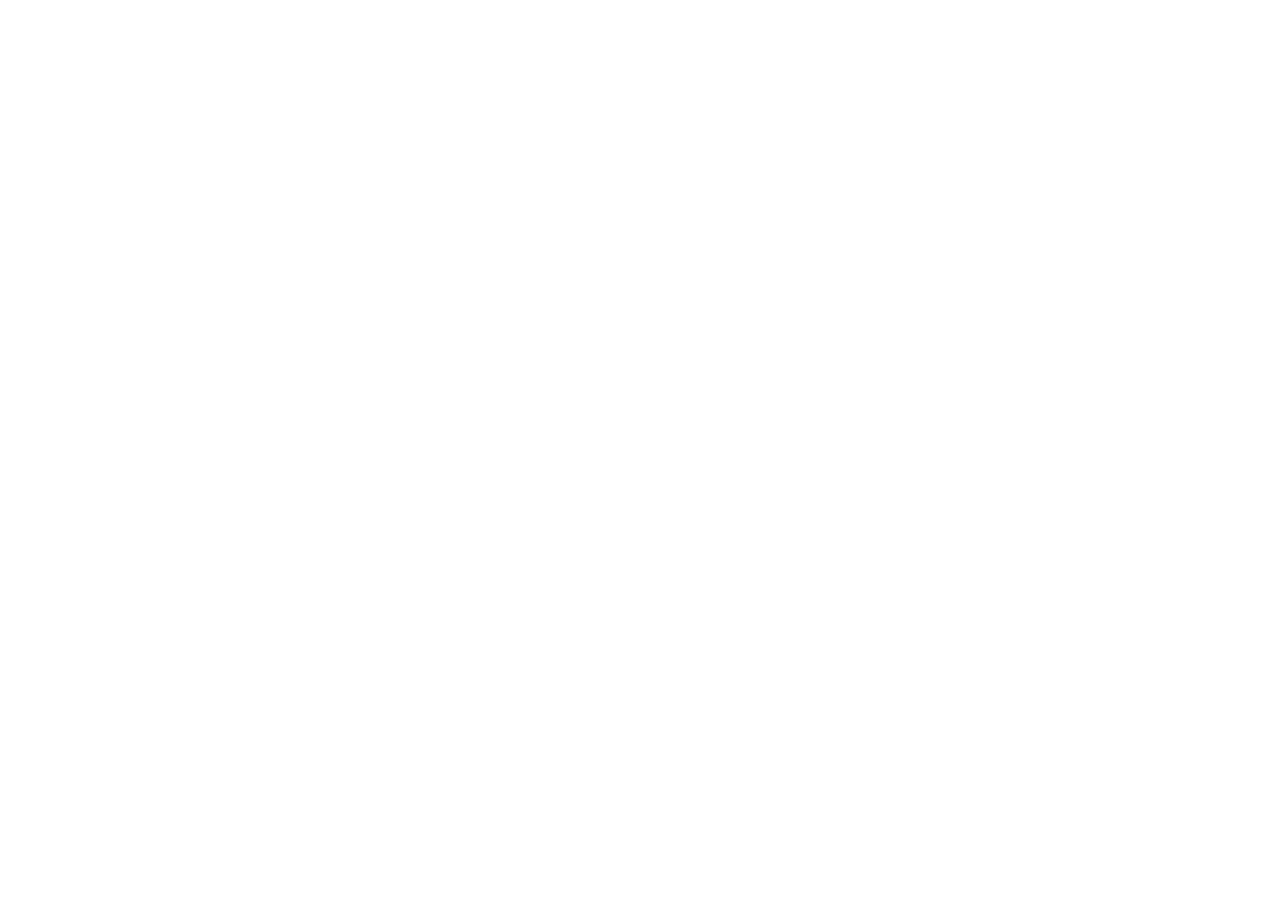
==== artist.html @ 4db5ba8d "pages" ====
<!DOCTYPE html>
<html lang="en">
<head>
    <meta charset="UTF-8">
    <meta name="viewport" content="width=device-width, initial-scale=1.0">
    <link rel="stylesheet" href="styles.css">
    <title>Title Page</title>
</head>
<body>
    
</body>
</html>
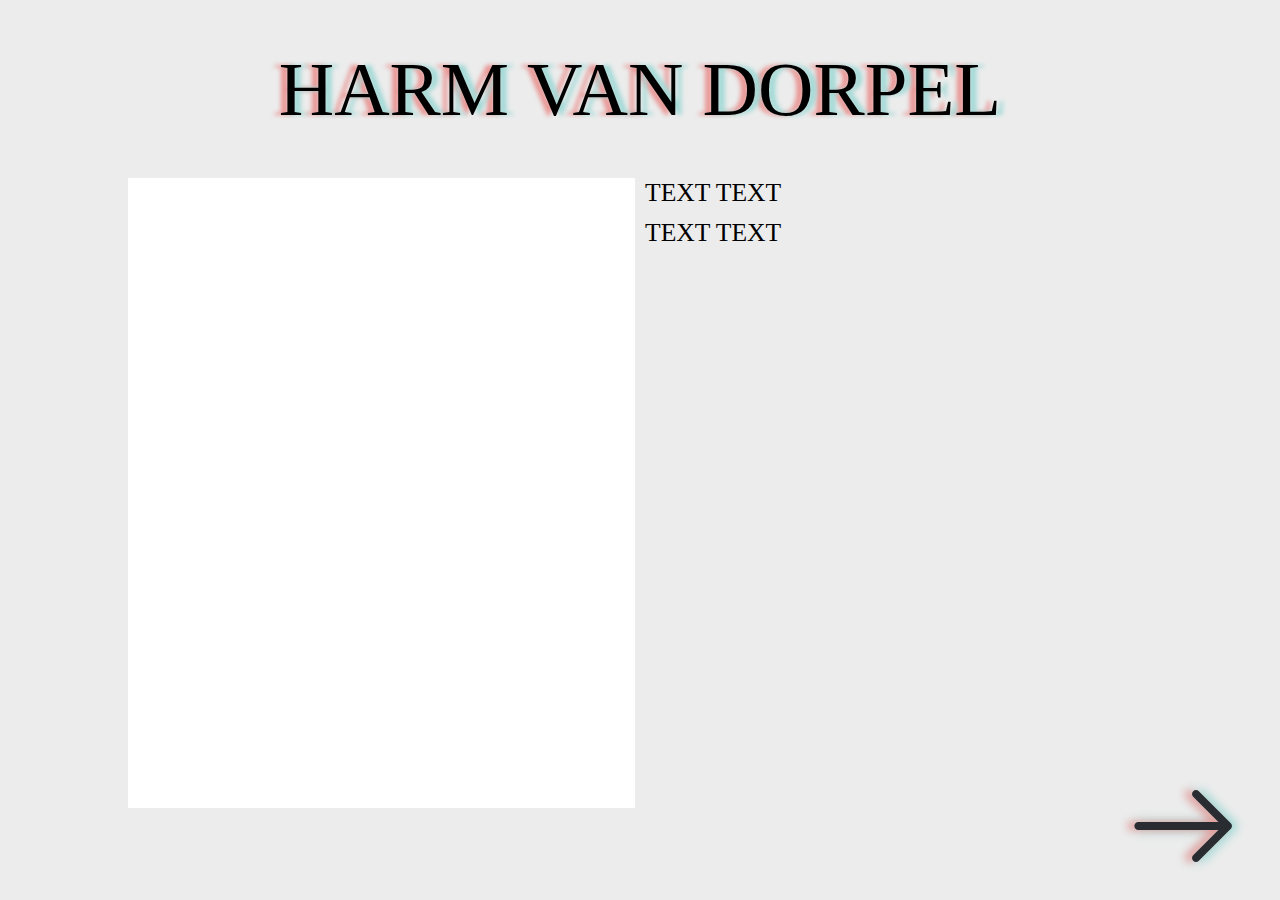
==== commit 04ea56b3: "added template" ====
--- a/artist.html
+++ b/artist.html
@@ -4,9 +4,30 @@
     <meta charset="UTF-8">
     <meta name="viewport" content="width=device-width, initial-scale=1.0">
     <link rel="stylesheet" href="styles.css">
-    <title>Title Page</title>
+    <title>Artist Page</title>
 </head>
 <body>
-    
+    <div class="holder type2">
+        <a class="nextArrow" href="projectExplanation.html">
+            <svg xmlns="http://www.w3.org/2000/svg" width="8vw" height="8vh" viewBox="0 0 175 129" fill="none">
+                <path d="M110.42 128.935C108.624 128.935 106.827 128.273 105.409 126.855C102.668 124.114 102.668 119.575 105.409 116.834L157.787 64.4557L105.409 12.0781C102.668 9.3363 102.668 4.79815 105.409 2.05635C108.151 -0.68545 112.689 -0.68545 115.431 2.05635L172.82 59.4449C175.562 62.1867 175.562 66.7248 172.82 69.4666L115.431 126.855C114.013 128.273 112.217 128.935 110.42 128.935Z" fill="#292D32"/>
+                <path d="M166.21 71.5457H7.09086C3.21452 71.5457 0 68.3312 0 64.4548C0 60.5785 3.21452 57.364 7.09086 57.364H166.21C170.086 57.364 173.301 60.5785 173.301 64.4548C173.301 68.3312 170.086 71.5457 166.21 71.5457Z" fill="#292D32"/>
+              </svg>
+            </a>
+        <h1>HARM VAN DORPEL</h1>
+        <div class="leftHolder">
+            <div class="image">
+
+            </div>
+            <div class="vertBox">
+                <p>
+                    TEXT TEXT
+                </p>
+                <p id="highlighted">
+                    TEXT TEXT
+                </p>
+            </div>
+        </div>
+    </div>
 </body>
 </html>--- a/styles.css
+++ b/styles.css
@@ -0,0 +1,116 @@
+*{
+    margin: 0px;
+    padding: 0px;
+    line-height: 0px;
+}
+
+body{
+    background: #ECECEC;
+}
+
+.holder {
+    display: flex;
+    width: 100vw;
+    height: 100vh;
+    flex-direction: column;
+    align-items: flex-start;
+    gap: 10px;
+    position: relative;
+}
+
+.type2{
+    flex-direction: column;
+    justify-content: center;
+    align-items: center;
+    gap: 10px;
+}
+
+svg{
+    filter: drop-shadow(-.5vw 0px 4px #E89896) drop-shadow(.5vw 0px 4px #A5DAD7);
+}
+
+.nextArrow{
+    position: absolute;
+    right: 2vw;
+    bottom: 2vh;
+    display: flex;
+    padding: 20px;
+    flex-direction: column;
+    justify-content: center;
+    align-items: center;
+    gap: 10px;
+}
+.header{
+    display: flex;
+    justify-content: center;
+    align-items: center;
+    padding: 165px 100px;
+    gap: 68px;
+    flex: 1 0 0;
+    align-self: stretch;
+}
+
+.image{
+    flex: 1 0 0;
+    align-self: stretch;
+    background-color: #ffffff;
+}
+
+.titleBox{
+    display: flex;
+    padding: 0px 10px;
+    flex-direction: column;
+    justify-content: center;
+    align-items: center;
+    gap: 10px;
+    flex: 1 0 0;
+    align-self: stretch;
+}
+h1{
+    display: flex;
+    flex-direction: column;
+    justify-content: center;
+    align-self: stretch;
+    color: #000;
+    text-shadow: .5vw 0px 4px #A5DAD7, -.5vw 0px 4px #E89896;
+    font-family: Raleway;
+    font-size: 6vw;
+    font-style: normal;
+    font-weight: 400;
+    line-height: 6vw;
+    text-align: center;
+}
+#title{
+    text-align: left;
+}
+p{
+    align-self: stretch;
+    color: #000;
+    font-family: Raleway;
+    font-size: 2vw;
+    font-style: normal;
+    font-weight: 400;
+    line-height: normal;
+}
+#byLine{
+    margin-top: 0vw;
+    font-size: 3vw;
+}
+
+.leftHolder{
+    display: flex;
+    height: 70vh;
+    padding: 40px 10vw;
+    align-items: flex-start;
+    gap: 10px;
+    flex-shrink: 0;
+    align-self: stretch;
+}
+.vertBox{
+    display: flex;
+    flex-direction: column;
+    align-items: flex-start;
+    gap: 10px;
+    flex: 1 0 0;
+    align-self: stretch;
+}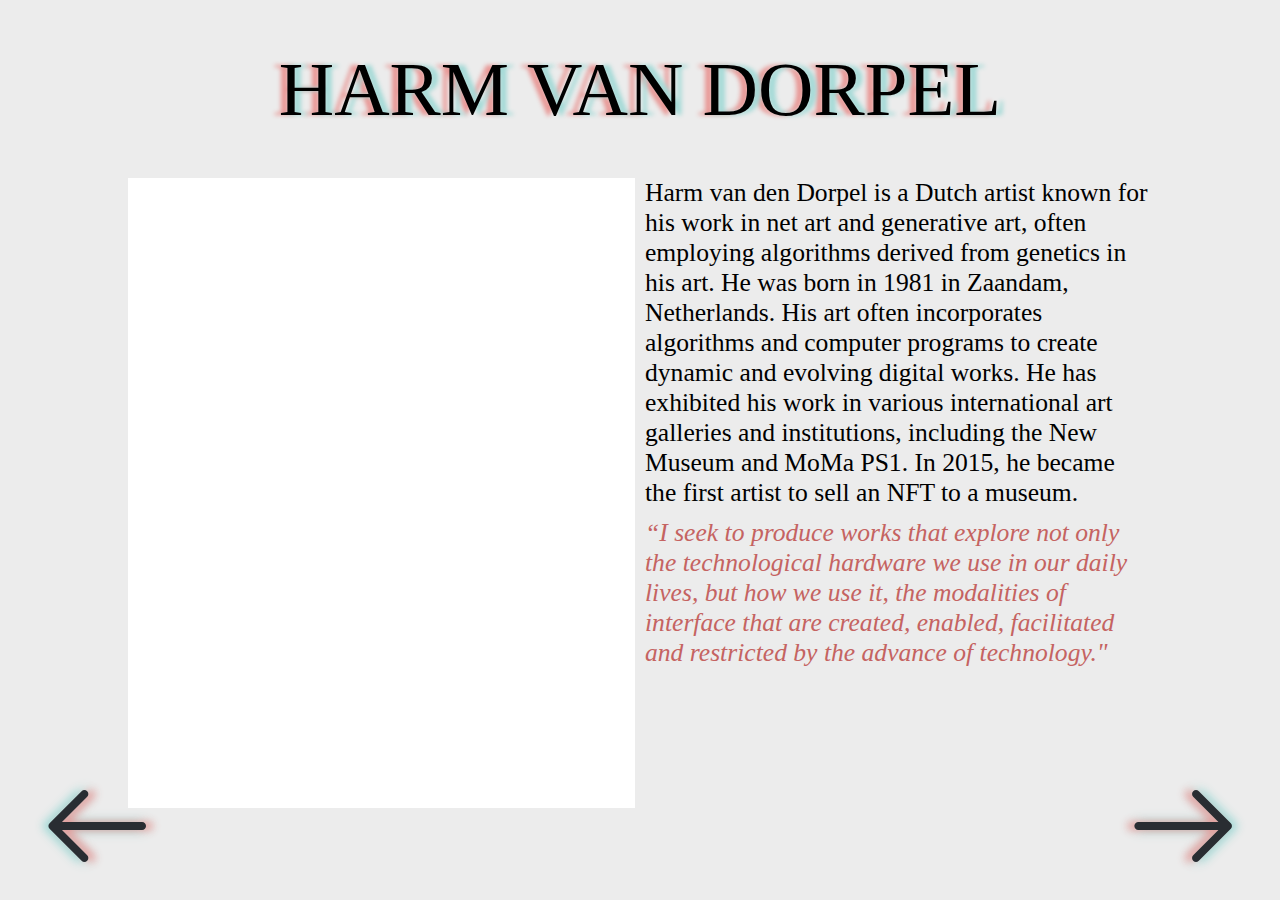
==== commit d06a7590: "some changes" ====
--- a/artist.html
+++ b/artist.html
@@ -12,8 +12,14 @@
             <svg xmlns="http://www.w3.org/2000/svg" width="8vw" height="8vh" viewBox="0 0 175 129" fill="none">
                 <path d="M110.42 128.935C108.624 128.935 106.827 128.273 105.409 126.855C102.668 124.114 102.668 119.575 105.409 116.834L157.787 64.4557L105.409 12.0781C102.668 9.3363 102.668 4.79815 105.409 2.05635C108.151 -0.68545 112.689 -0.68545 115.431 2.05635L172.82 59.4449C175.562 62.1867 175.562 66.7248 172.82 69.4666L115.431 126.855C114.013 128.273 112.217 128.935 110.42 128.935Z" fill="#292D32"/>
                 <path d="M166.21 71.5457H7.09086C3.21452 71.5457 0 68.3312 0 64.4548C0 60.5785 3.21452 57.364 7.09086 57.364H166.21C170.086 57.364 173.301 60.5785 173.301 64.4548C173.301 68.3312 170.086 71.5457 166.21 71.5457Z" fill="#292D32"/>
-              </svg>
-            </a>
+            </svg>
+        </a>
+        <a class="backArrow" href="index.html">
+            <svg xmlns="http://www.w3.org/2000/svg" width="8vw" height="8vh" viewBox="0 0 175 129" fill="none">
+                <path d="M110.42 128.935C108.624 128.935 106.827 128.273 105.409 126.855C102.668 124.114 102.668 119.575 105.409 116.834L157.787 64.4557L105.409 12.0781C102.668 9.3363 102.668 4.79815 105.409 2.05635C108.151 -0.68545 112.689 -0.68545 115.431 2.05635L172.82 59.4449C175.562 62.1867 175.562 66.7248 172.82 69.4666L115.431 126.855C114.013 128.273 112.217 128.935 110.42 128.935Z" fill="#292D32"/>
+                <path d="M166.21 71.5457H7.09086C3.21452 71.5457 0 68.3312 0 64.4548C0 60.5785 3.21452 57.364 7.09086 57.364H166.21C170.086 57.364 173.301 60.5785 173.301 64.4548C173.301 68.3312 170.086 71.5457 166.21 71.5457Z" fill="#292D32"/>
+                </svg>
+        </a>
         <h1>HARM VAN DORPEL</h1>
         <div class="leftHolder">
             <div class="image">
@@ -21,10 +27,10 @@
             </div>
             <div class="vertBox">
                 <p>
-                    TEXT TEXT
+                    Harm van den Dorpel is a Dutch artist known for his work in net art and generative art, often employing algorithms derived from genetics in his art. He was born in 1981 in Zaandam, Netherlands. His art often incorporates algorithms and computer programs to create dynamic and evolving digital works. He has exhibited his work in various international art galleries and institutions,  including the New Museum and MoMa PS1. In 2015, he became the first artist to sell an NFT to a museum.
                 </p>
                 <p id="highlighted">
-                    TEXT TEXT
+                    “I seek to produce works that explore not only the technological hardware we use in our daily lives, but how we use it, the modalities of interface that are created, enabled, facilitated and restricted by the advance of technology."
                 </p>
             </div>
         </div>
--- a/styles.css
+++ b/styles.css
@@ -38,6 +38,18 @@
     flex-direction: column;
     justify-content: center;
     align-items: center;
+    gap: 10px;
+}
+.backArrow{
+    position: absolute;
+    left: 2vw;
+    bottom: 2vh;
+    display: flex;
+    padding: 20px;
+    flex-direction: column;
+    justify-content: center;
+    align-items: center;
+    transform: scaleX(-1);
     gap: 10px;
 }
 .header{
@@ -92,6 +104,14 @@
     font-weight: 400;
     line-height: normal;
 }
+#highlighted{
+    color: #C56361;
+    font-style: italic;
+    font-weight: 400;
+    line-height: normal;
+    
+}
+
 #byLine{
     margin-top: 0vw;
     font-size: 3vw;
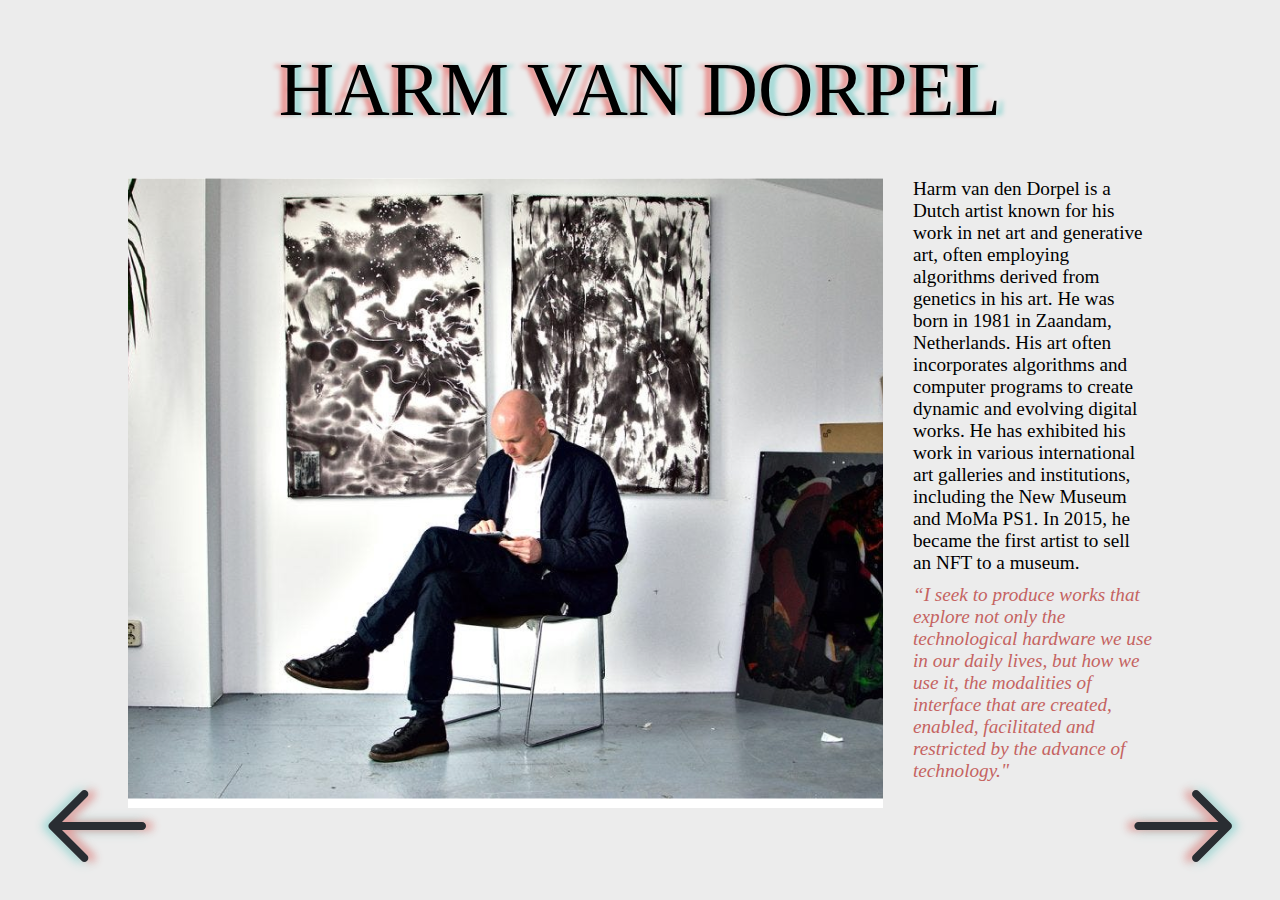
==== commit f3363a0a: "images added" ====
--- a/artist.html
+++ b/artist.html
@@ -23,7 +23,7 @@
         <h1>HARM VAN DORPEL</h1>
         <div class="leftHolder">
             <div class="image">
-
+                <img src="Harm_Van_Der_Dorpel.png">
             </div>
             <div class="vertBox">
                 <p>
--- a/styles.css
+++ b/styles.css
@@ -99,7 +99,7 @@
     align-self: stretch;
     color: #000;
     font-family: Raleway;
-    font-size: 2vw;
+    font-size: 1.5vw;
     font-style: normal;
     font-weight: 400;
     line-height: normal;
@@ -111,7 +111,9 @@
     line-height: normal;
     
 }
-
+#conclusionText{
+    text-align: right;
+}
 #byLine{
     margin-top: 0vw;
     font-size: 3vw;
@@ -122,7 +124,7 @@
     height: 70vh;
     padding: 40px 10vw;
     align-items: flex-start;
-    gap: 10px;
+    gap: 30px;
     flex-shrink: 0;
     align-self: stretch;
 }
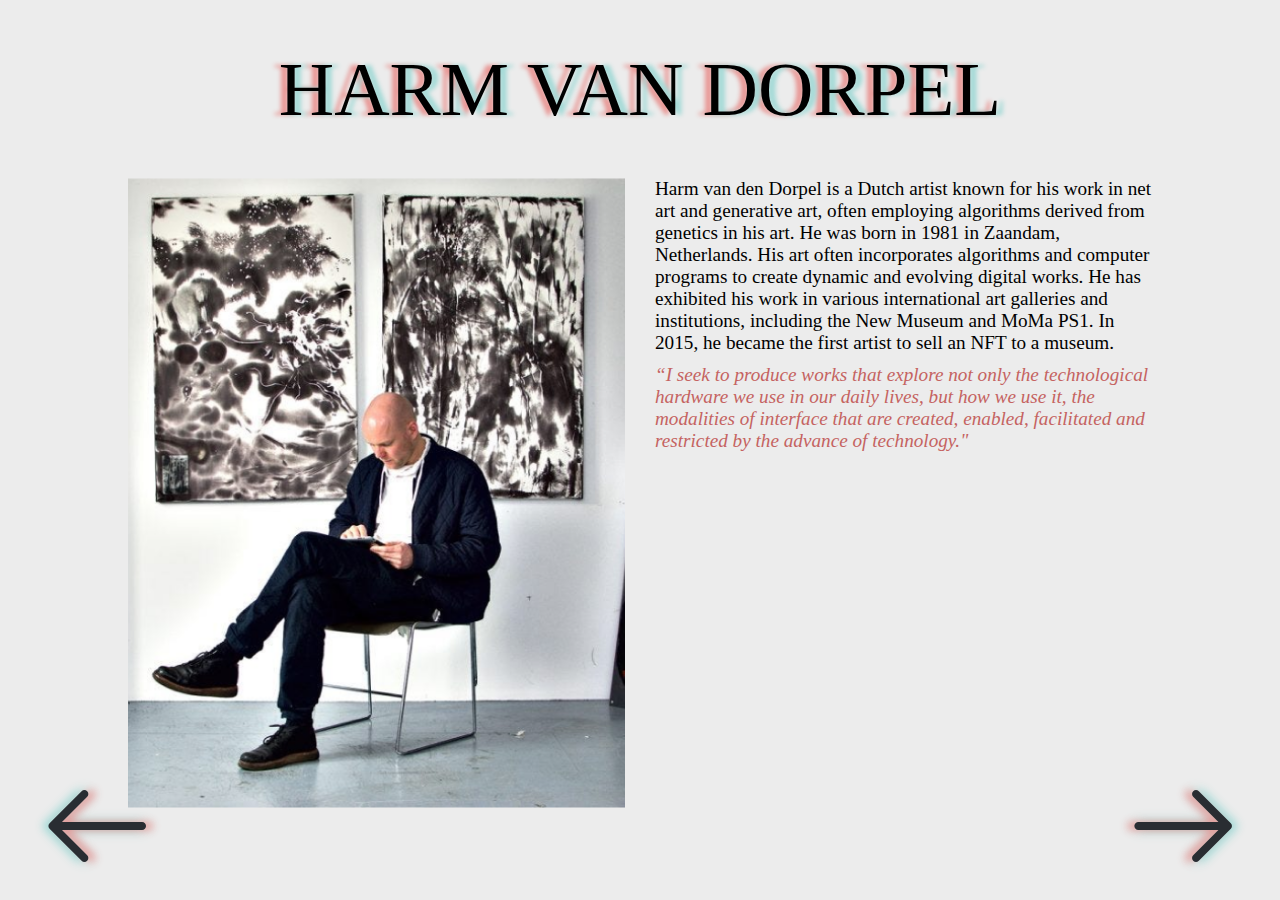
==== commit 409850c5: "fixed images" ====
--- a/artist.html
+++ b/artist.html
@@ -23,7 +23,7 @@
         <h1>HARM VAN DORPEL</h1>
         <div class="leftHolder">
             <div class="image">
-                <img src="Harm_Van_Der_Dorpel.png">
+                <img src="images/Harm_Van_Der_Dorpel.png">
             </div>
             <div class="vertBox">
                 <p>
--- a/styles.css
+++ b/styles.css
@@ -56,7 +56,7 @@
     display: flex;
     justify-content: center;
     align-items: center;
-    padding: 165px 100px;
+    padding: 10vh 10vw;
     gap: 68px;
     flex: 1 0 0;
     align-self: stretch;
@@ -65,7 +65,18 @@
 .image{
     flex: 1 0 0;
     align-self: stretch;
-    background-color: #ffffff;
+    display: flex;
+    justify-content: center;
+    align-items: center;
+    overflow: hidden;
+}
+
+img{
+    align-self: stretch;
+    flex-shrink: 0;
+    width: 100%;
+    height: 100%;
+    object-fit: cover;
 }
 
 .titleBox{
@@ -135,4 +146,16 @@
     gap: 10px;
     flex: 1 0 0;
     align-self: stretch;
+}
+
+.galleryImage{
+    display: grid;
+    padding: 0px 100px;
+    grid-template-columns: 1fr 1fr 1fr;
+    grid-template-rows: 1fr 1fr;
+    grid-gap: 10px;
+}
+.galleryImage img{
+    width: 20vw;
+    height: 20vw;
 }